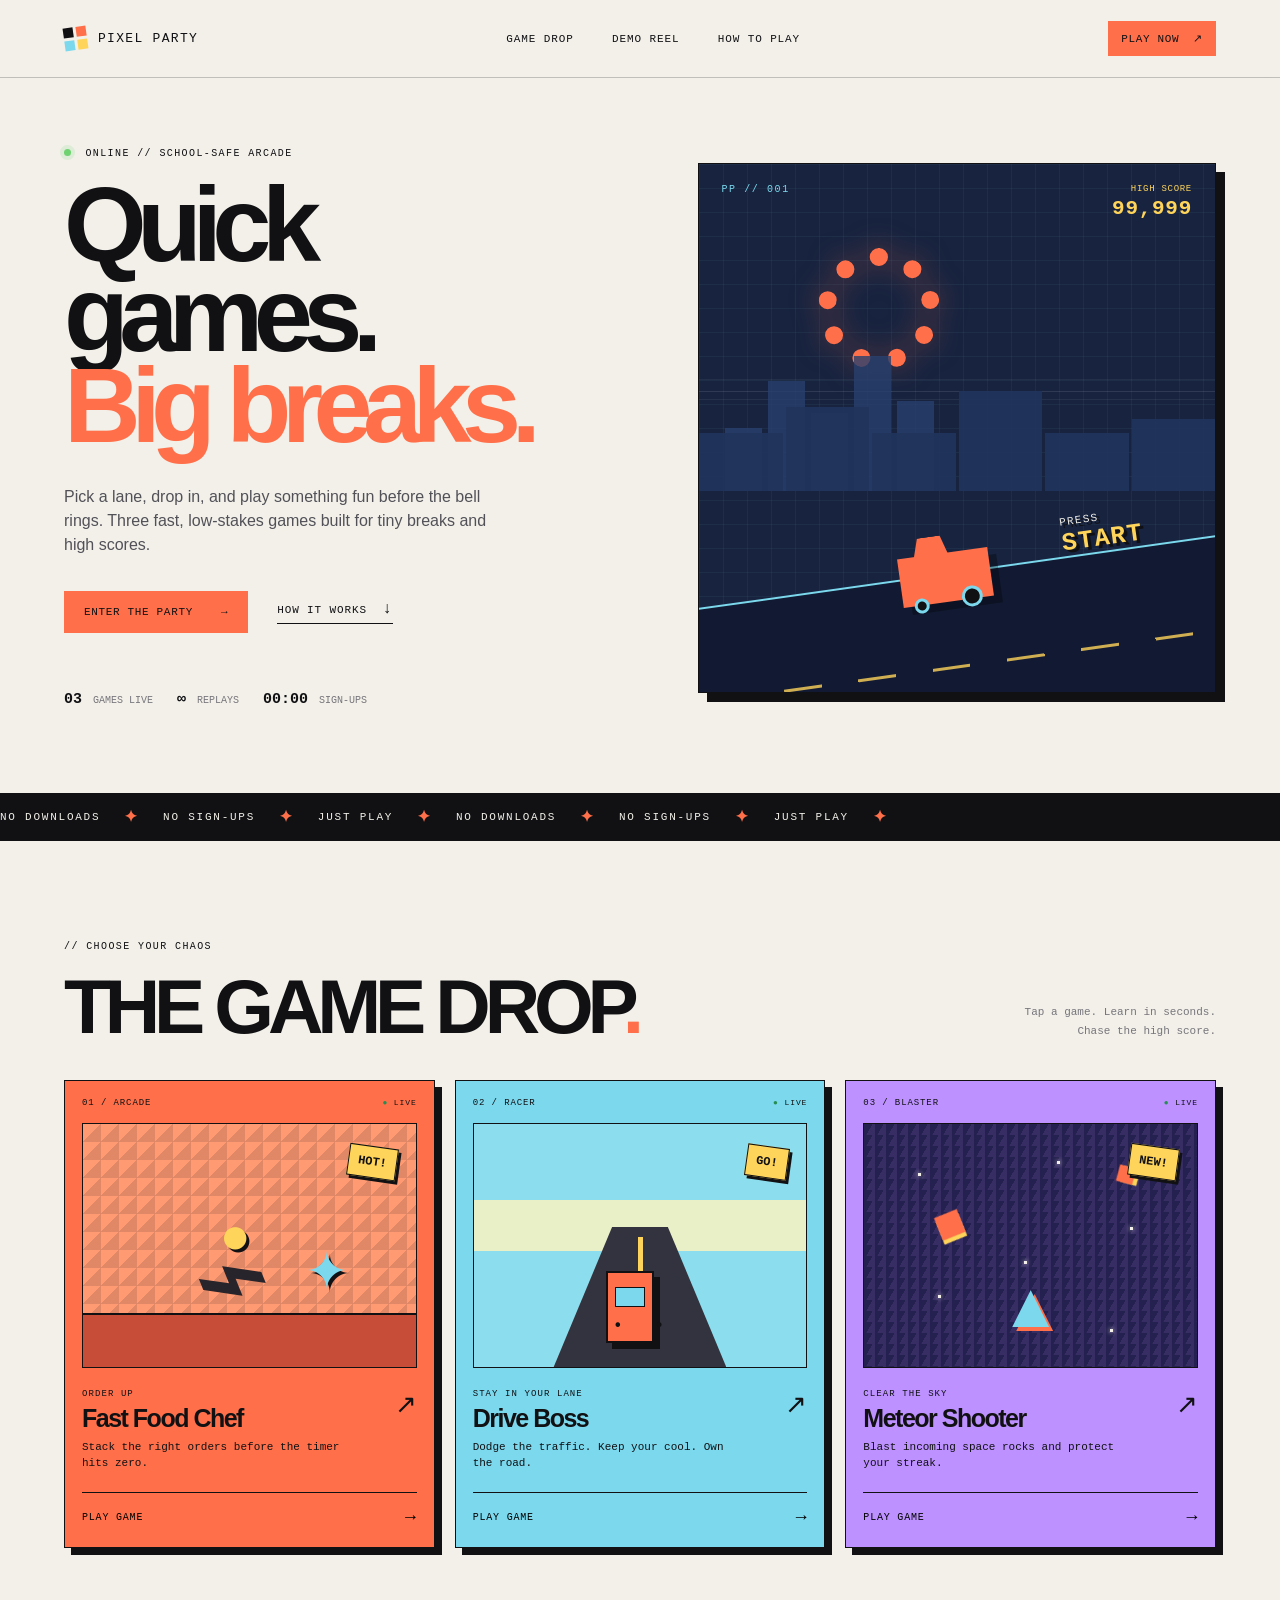
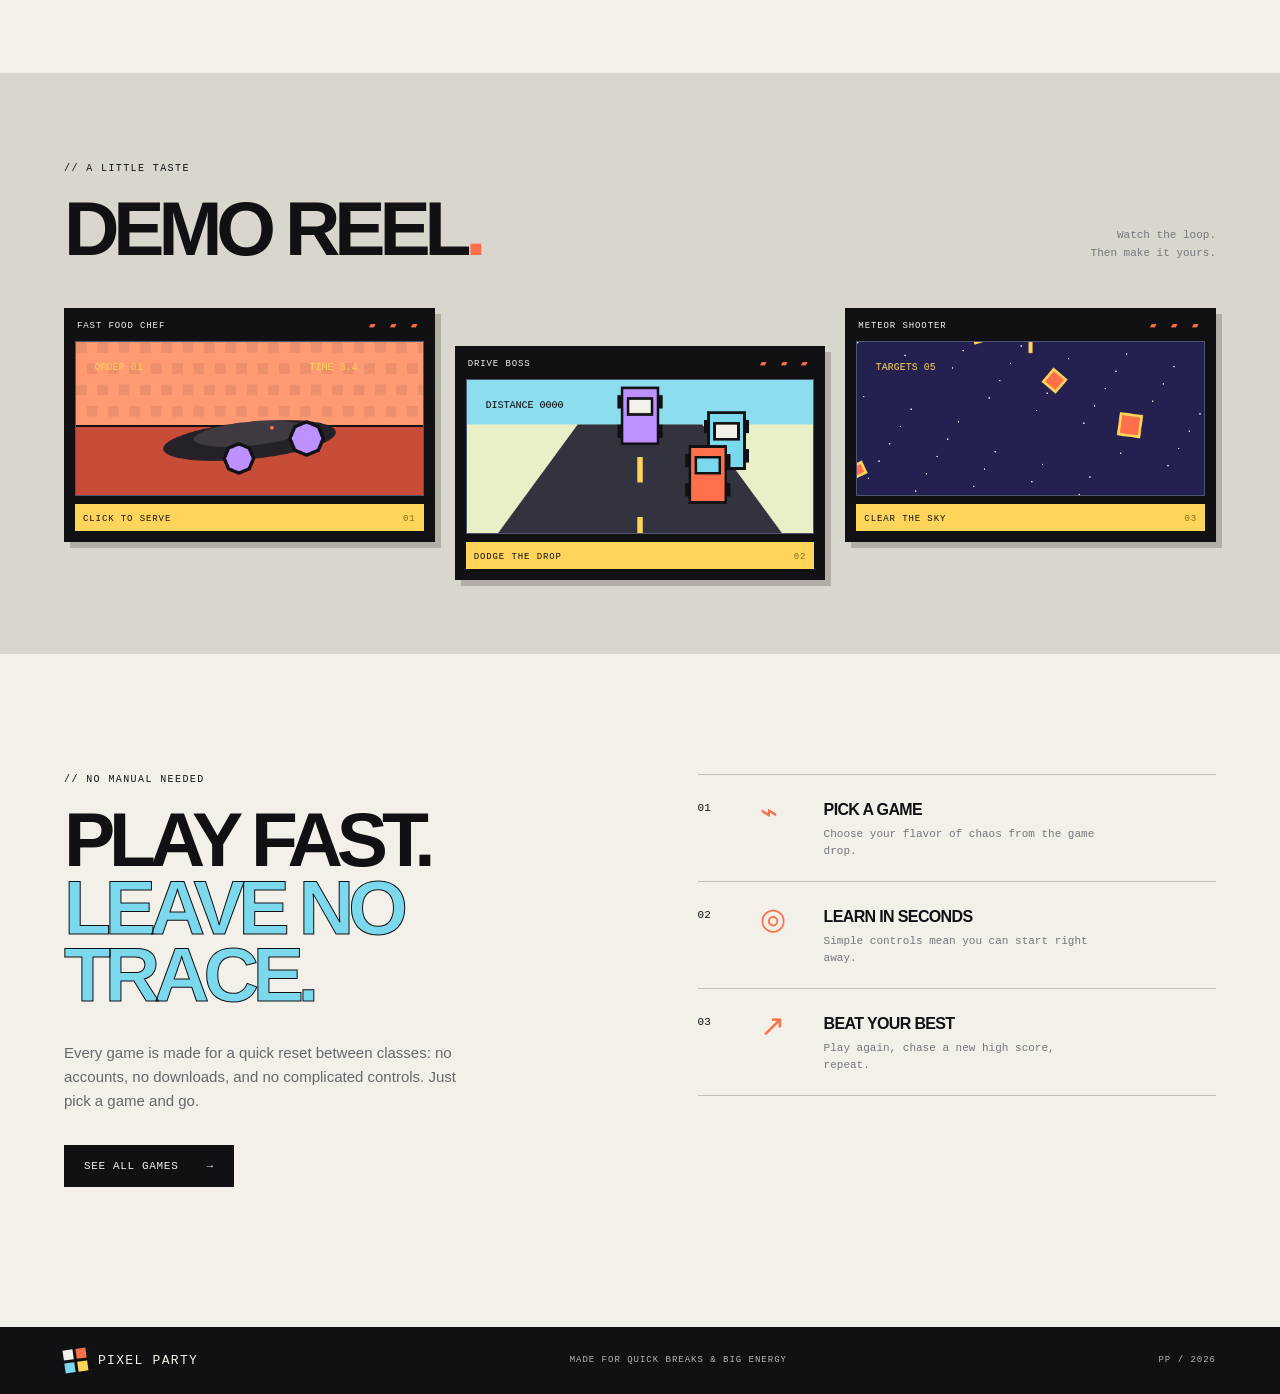
==== index.html @ 17e76402 "Build Pixel Party arcade site" ====
<!doctype html>
<html lang="en">
  <head>
    <meta charset="UTF-8" />
    <meta name="viewport" content="width=device-width, initial-scale=1.0" />
    <meta name="theme-color" content="#0b1020" />
    <meta
      name="description"
      content="Pixel Party is a fast, school-friendly arcade for quick game breaks."
    />
    <title>Pixel Party — Quick games. Big breaks.</title>
    <link rel="stylesheet" href="style.css" />
  </head>
  <body>
    <div class="site-shell">
      <header class="topbar">
        <a class="brand" href="#top" aria-label="Pixel Party home">
          <span class="brand-mark" aria-hidden="true"><i></i><i></i><i></i><i></i></span>
          <span>PIXEL PARTY</span>
        </a>
        <nav class="main-nav" aria-label="Main navigation">
          <a href="#games">GAME DROP</a>
          <a href="#demos">DEMO REEL</a>
          <a href="#how-to-play">HOW TO PLAY</a>
        </nav>
        <a class="button button-small button-accent" href="#games">PLAY NOW <span>↗</span></a>
      </header>

      <main id="top">
        <section class="hero section-grid">
          <div class="hero-copy">
            <p class="eyebrow"><span class="status-dot"></span> ONLINE // SCHOOL-SAFE ARCADE</p>
            <h1>Quick games.<br /><span>Big breaks.</span></h1>
            <p class="hero-lede">
              Pick a lane, drop in, and play something fun before the bell rings. Three fast,
              low-stakes games built for tiny breaks and high scores.
            </p>
            <div class="hero-actions">
              <a class="button button-accent" href="#games">ENTER THE PARTY <span>→</span></a>
              <a class="text-link" href="#how-to-play">HOW IT WORKS <span>↓</span></a>
            </div>
            <div class="hero-meta">
              <span><b>03</b> games live</span>
              <span><b>∞</b> replays</span>
              <span><b>00:00</b> sign-ups</span>
            </div>
          </div>
          <div class="hero-art" aria-label="Pixel Party arcade preview">
            <div class="scanline"></div>
            <div class="art-label label-top">PP // 001</div>
            <div class="art-label label-bottom">INSERT FUN</div>
            <div class="art-score"><span>HIGH SCORE</span><strong>99,999</strong></div>
            <div class="pixel-sun"></div>
            <div class="pixel-city city-back"><i></i><i></i><i></i><i></i><i></i></div>
            <div class="pixel-city city-front"><i></i><i></i><i></i><i></i><i></i><i></i></div>
            <div class="hero-car"><span></span></div>
            <div class="hero-road"></div>
            <div class="hero-art-copy">PRESS<br /><strong>START</strong></div>
          </div>
        </section>

        <section class="ticker" aria-label="Pixel Party announcements">
          <div class="ticker-track">
            <span>NO DOWNLOADS</span><b>✦</b><span>NO SIGN-UPS</span><b>✦</b><span>JUST PLAY</span><b>✦</b>
            <span>NO DOWNLOADS</span><b>✦</b><span>NO SIGN-UPS</span><b>✦</b><span>JUST PLAY</span><b>✦</b>
          </div>
        </section>

        <section id="games" class="games-section section-grid">
          <div class="section-heading">
            <div>
              <p class="eyebrow">// CHOOSE YOUR CHAOS</p>
              <h2>THE GAME DROP<span>.</span></h2>
            </div>
            <p class="section-note">Tap a game. Learn in seconds.<br />Chase the high score.</p>
          </div>
          <div class="game-grid">
            <article class="game-card card-orange" data-game="chef">
              <div class="card-topline"><span>01 / ARCADE</span><span>● LIVE</span></div>
              <div class="card-art chef-art">
                <div class="chef-counter"></div><div class="chef-pan">⌁</div><div class="chef-food food-one">●</div><div class="chef-food food-two">✦</div>
                <span class="art-sticker">HOT!</span>
              </div>
              <div class="card-info"><div><p class="game-kicker">ORDER UP</p><h3>Fast Food Chef</h3></div><span class="game-arrow">↗</span></div>
              <p class="card-description">Stack the right orders before the timer hits zero.</p>
              <button class="card-play" data-game="chef">PLAY GAME <span>→</span></button>
            </article>

            <article class="game-card card-blue" data-game="drive">
              <div class="card-topline"><span>02 / RACER</span><span>● LIVE</span></div>
              <div class="card-art drive-art">
                <div class="drive-sky"></div><div class="drive-road"><i></i><i></i><i></i></div><div class="drive-car"></div><span class="art-sticker">GO!</span>
              </div>
              <div class="card-info"><div><p class="game-kicker">STAY IN YOUR LANE</p><h3>Drive Boss</h3></div><span class="game-arrow">↗</span></div>
              <p class="card-description">Dodge the traffic. Keep your cool. Own the road.</p>
              <button class="card-play" data-game="drive">PLAY GAME <span>→</span></button>
            </article>

            <article class="game-card card-purple" data-game="meteor">
              <div class="card-topline"><span>03 / BLASTER</span><span>● LIVE</span></div>
              <div class="card-art meteor-art">
                <div class="starfield"><i></i><i></i><i></i><i></i><i></i><i></i></div><div class="meteor-ship">▲</div><div class="meteor-rock rock-a">◆</div><div class="meteor-rock rock-b">◆</div><span class="art-sticker">NEW!</span>
              </div>
              <div class="card-info"><div><p class="game-kicker">CLEAR THE SKY</p><h3>Meteor Shooter</h3></div><span class="game-arrow">↗</span></div>
              <p class="card-description">Blast incoming space rocks and protect your streak.</p>
              <button class="card-play" data-game="meteor">PLAY GAME <span>→</span></button>
            </article>
          </div>
        </section>

        <section id="demos" class="demo-section section-grid">
          <div class="section-heading demo-heading">
            <div><p class="eyebrow">// A LITTLE TASTE</p><h2>DEMO REEL<span>.</span></h2></div>
            <p class="section-note">Watch the loop.<br />Then make it yours.</p>
          </div>
          <div class="demo-grid">
            <div class="demo-window"><div class="window-bar"><span>FAST FOOD CHEF</span><b>▰ ▰ ▰</b></div><canvas id="demo-chef" width="520" height="230"></canvas><div class="demo-caption">CLICK TO SERVE <span>01</span></div></div>
            <div class="demo-window demo-offset"><div class="window-bar"><span>DRIVE BOSS</span><b>▰ ▰ ▰</b></div><canvas id="demo-drive" width="520" height="230"></canvas><div class="demo-caption">DODGE THE DROP <span>02</span></div></div>
            <div class="demo-window"><div class="window-bar"><span>METEOR SHOOTER</span><b>▰ ▰ ▰</b></div><canvas id="demo-meteor" width="520" height="230"></canvas><div class="demo-caption">CLEAR THE SKY <span>03</span></div></div>
          </div>
        </section>

        <section id="how-to-play" class="how-section section-grid">
          <div class="how-copy"><p class="eyebrow">// NO MANUAL NEEDED</p><h2>PLAY FAST.<br /><span>LEAVE NO TRACE.</span></h2><p>Every game is made for a quick reset between classes: no accounts, no downloads, and no complicated controls. Just pick a game and go.</p><a class="button button-dark" href="#games">SEE ALL GAMES <span>→</span></a></div>
          <div class="how-steps"><div class="how-step"><strong>01</strong><span class="step-icon">⌁</span><div><h3>PICK A GAME</h3><p>Choose your flavor of chaos from the game drop.</p></div></div><div class="how-step"><strong>02</strong><span class="step-icon">◎</span><div><h3>LEARN IN SECONDS</h3><p>Simple controls mean you can start right away.</p></div></div><div class="how-step"><strong>03</strong><span class="step-icon">↗</span><div><h3>BEAT YOUR BEST</h3><p>Play again, chase a new high score, repeat.</p></div></div></div>
        </section>
      </main>

      <footer class="footer section-grid"><a class="brand" href="#top"><span class="brand-mark" aria-hidden="true"><i></i><i></i><i></i><i></i></span><span>PIXEL PARTY</span></a><p>MADE FOR QUICK BREAKS & BIG ENERGY</p><span class="footer-code">PP / 2026</span></footer>
    </div>

    <div class="game-modal" id="game-modal" aria-hidden="true">
      <div class="modal-backdrop" data-close-game></div>
      <section class="game-panel" role="dialog" aria-modal="true" aria-labelledby="modal-title">
        <div class="game-panel-head"><div><p class="eyebrow" id="modal-kicker">// ARCADE</p><h2 id="modal-title">Game</h2></div><button class="close-button" type="button" data-close-game aria-label="Close game">×</button></div>
        <div class="game-toolbar"><p id="modal-instructions">Instructions</p><div class="score-box">SCORE <strong id="modal-score">0000</strong></div></div>
        <div class="game-stage"><canvas id="game-canvas" width="900" height="520"></canvas><div id="game-overlay" class="game-overlay"><p id="overlay-label">READY?</p><button class="button button-accent" id="start-game" type="button">START GAME <span>→</span></button></div></div>
        <div class="game-panel-foot"><span>ESC TO EXIT</span><span id="modal-controls">MOUSE / KEYS</span><span>PIXEL PARTY ARCADE</span></div>
      </section>
    </div>
    <script src="script.js"></script>
  </body>
</html>
---- style.css ----
:root{--ink:#111114;--paper:#f2f0e9;--orange:#ff704a;--yellow:#ffd45a;--blue:#7bd8ed;--purple:#bd91ff;--line:rgba(17,17,20,.22);--mono:'Courier New',monospace;--sans:'Trebuchet MS',Arial,sans-serif}
*{box-sizing:border-box}html{scroll-behavior:smooth}body{margin:0;background:var(--paper);color:var(--ink);font-family:var(--sans);overflow-x:hidden}a{color:inherit;text-decoration:none}button{font:inherit;border:0;cursor:pointer}.site-shell{max-width:1440px;margin:0 auto;background:var(--paper);box-shadow:0 0 80px rgba(17,17,20,.07)}.section-grid{padding-left:clamp(24px,5vw,84px);padding-right:clamp(24px,5vw,84px)}.topbar{height:78px;display:flex;align-items:center;justify-content:space-between;padding:0 clamp(24px,5vw,84px);border-bottom:1px solid var(--line);position:sticky;top:0;background:rgba(242,240,233,.92);backdrop-filter:blur(10px);z-index:20}.brand{display:flex;align-items:center;gap:11px;font:500 13px var(--mono);letter-spacing:.1em}.brand-mark{width:23px;height:23px;display:grid;grid-template-columns:repeat(2,1fr);gap:3px;transform:rotate(-8deg)}.brand-mark i{background:var(--ink);display:block}.brand-mark i:nth-child(2){background:var(--orange)}.brand-mark i:nth-child(3){background:var(--blue)}.brand-mark i:nth-child(4){background:var(--yellow)}.main-nav{display:flex;gap:clamp(18px,3vw,45px);font:500 11px var(--mono);letter-spacing:.08em}.main-nav a{transition:color .2s}.main-nav a:hover,.text-link:hover{color:var(--orange)}.button{display:inline-flex;align-items:center;justify-content:center;gap:28px;padding:15px 20px;font:500 11px var(--mono);letter-spacing:.06em;transition:transform .2s,box-shadow .2s}.button:hover{transform:translate(-2px,-2px);box-shadow:4px 4px 0 var(--ink)}.button-accent{background:var(--orange);color:var(--ink)}.button-dark{background:var(--ink);color:var(--paper)}.button-small{padding:11px 13px;gap:14px}.hero{min-height:620px;display:grid;grid-template-columns:1fr .95fr;gap:clamp(40px,7vw,110px);align-items:center;padding-top:70px;padding-bottom:85px}.eyebrow{font:500 10px var(--mono);letter-spacing:.14em;margin:0 0 21px}.status-dot{display:inline-block;background:#6ed270;width:7px;height:7px;border-radius:50%;margin-right:7px;box-shadow:0 0 0 4px rgba(110,210,112,.16)}h1,h2,h3,p{margin-top:0}h1{font-size:clamp(65px,8.3vw,126px);line-height:.85;letter-spacing:-.09em;margin-bottom:34px;font-weight:700}h1 span,h2 span{color:var(--orange)}.hero-lede{max-width:440px;font-size:16px;line-height:1.5;color:#525158;margin-bottom:34px}.hero-actions{display:flex;align-items:center;gap:29px}.text-link{font:500 11px var(--mono);letter-spacing:.08em;border-bottom:1px solid var(--ink);padding-bottom:5px}.text-link span{font-size:16px;margin-left:8px}.hero-meta{display:flex;gap:24px;margin-top:58px;font:400 10px var(--mono);color:#77757b;text-transform:uppercase}.hero-meta b{font-size:15px;color:var(--ink);margin-right:5px}.hero-art{height:min(530px,42vw);min-height:390px;background:#17233f;position:relative;overflow:hidden;border:1px solid var(--ink);box-shadow:9px 9px 0 var(--ink)}.hero-art:before{content:'';position:absolute;inset:0;background:linear-gradient(rgba(123,216,237,.06) 1px,transparent 1px),linear-gradient(90deg,rgba(123,216,237,.06) 1px,transparent 1px);background-size:24px 24px}.scanline{position:absolute;left:0;right:0;top:43%;height:1px;background:rgba(255,255,255,.1);box-shadow:0 8px 0 rgba(255,255,255,.06),0 -12px 0 rgba(255,255,255,.05)}.art-label{position:absolute;font:500 10px var(--mono);color:var(--blue);letter-spacing:.16em}.label-top{top:20px;left:22px}.label-bottom{bottom:20px;right:22px;color:var(--yellow)}.art-score{position:absolute;right:23px;top:20px;color:var(--yellow);text-align:right;font:500 9px var(--mono);letter-spacing:.08em}.art-score strong{display:block;font-size:21px;margin-top:3px}.pixel-sun{position:absolute;top:16%;left:23%;width:122px;height:122px;border:18px dotted var(--orange);border-radius:50%;filter:drop-shadow(0 0 14px rgba(255,112,74,.5))}.pixel-city{position:absolute;bottom:38%;display:flex;align-items:flex-end;gap:6px}.pixel-city i{width:37px;background:#28406e;display:block}.city-back{left:5%;opacity:.8}.city-back i:nth-child(1){height:63px}.city-back i:nth-child(2){height:110px}.city-back i:nth-child(3){height:78px}.city-back i:nth-child(4){height:135px}.city-back i:nth-child(5){height:90px}.city-front{left:0;right:0;gap:3px;justify-content:space-around;opacity:.95}.city-front i{background:#20345c;width:19%;height:58px}.city-front i:nth-child(2){height:84px}.city-front i:nth-child(4){height:100px}.city-front i:nth-child(6){height:72px}.hero-road{position:absolute;bottom:-12%;left:-8%;width:120%;height:35%;background:#111a32;transform:rotate(-8deg);border-top:2px solid var(--blue)}.hero-road:after{content:'';position:absolute;top:50%;left:20%;width:70%;height:3px;background:repeating-linear-gradient(90deg,var(--yellow) 0 38px,transparent 38px 75px);opacity:.8}.hero-car{position:absolute;width:91px;height:49px;background:var(--orange);bottom:17%;left:39%;transform:rotate(-8deg);box-shadow:8px 8px 0 rgba(0,0,0,.3);z-index:2}.hero-car:before{content:'';position:absolute;width:38px;height:25px;left:15px;top:-18px;background:var(--orange);clip-path:polygon(20% 0,80% 0,100% 100%,0 100%)}.hero-car span,.hero-car:after{content:'';position:absolute;width:15px;height:15px;background:var(--ink);border:3px solid var(--blue);border-radius:50%;bottom:-8px}.hero-car span{left:11px}.hero-car:after{right:11px}.hero-art-copy{position:absolute;right:14%;bottom:26%;z-index:3;color:var(--paper);font:500 11px var(--mono);line-height:1.2;letter-spacing:.12em;transform:rotate(-8deg);text-shadow:3px 3px var(--ink)}.hero-art-copy strong{font-size:25px;color:var(--yellow)}.ticker{background:var(--ink);color:var(--paper);overflow:hidden;padding:14px 0;font:500 11px var(--mono);letter-spacing:.16em}.ticker-track{width:max-content;display:flex;align-items:center;gap:24px;animation:marquee 25s linear infinite}.ticker b{color:var(--orange);font-size:16px}@keyframes marquee{to{transform:translateX(-50%)}}.games-section{padding-top:100px;padding-bottom:125px}.section-heading{display:flex;justify-content:space-between;align-items:end;margin-bottom:40px}.section-heading h2,.how-copy h2{font-size:clamp(42px,6vw,80px);letter-spacing:-.08em;line-height:.88;margin:0;font-weight:700}.section-note{text-align:right;font:400 11px var(--mono);line-height:1.7;color:#77757b;margin:0}.game-grid{display:grid;grid-template-columns:repeat(3,1fr);gap:20px}.game-card{padding:17px 17px 20px;border:1px solid var(--ink);box-shadow:7px 7px 0 var(--ink);transition:transform .2s,box-shadow .2s}.game-card:hover{transform:translateY(-6px);box-shadow:9px 13px 0 var(--ink)}.card-orange{background:var(--orange)}.card-blue{background:var(--blue)}.card-purple{background:var(--purple)}.card-topline,.window-bar,.demo-caption{font:500 9px var(--mono);letter-spacing:.1em;display:flex;justify-content:space-between}.card-topline{margin-bottom:15px}.card-topline span:last-child{font-size:8px}.card-topline span:last-child::first-letter{color:#278d54}.card-art{height:245px;position:relative;border:1px solid var(--ink);overflow:hidden}.chef-art{background:#ff9a73}.chef-art:before{content:'';position:absolute;inset:0;background:linear-gradient(135deg,transparent 49%,rgba(17,17,20,.13) 50%);background-size:18px 18px}.chef-counter{position:absolute;bottom:0;width:100%;height:54px;background:#c84d38;border-top:2px solid var(--ink)}.chef-pan{position:absolute;bottom:48px;left:33%;font-size:125px;line-height:.7;color:#28242b;transform:rotate(-22deg)}.chef-food{position:absolute;color:var(--yellow);font-size:52px;text-shadow:3px 3px var(--ink)}.food-one{left:41%;top:33%}.food-two{right:20%;top:48%;color:var(--blue)}.art-sticker{position:absolute;top:22px;right:19px;background:var(--yellow);padding:8px 9px;border:1px solid var(--ink);font:700 12px var(--mono);transform:rotate(8deg);box-shadow:3px 3px 0 var(--ink)}.drive-art{background:#8cdded}.drive-sky{height:52%;background:linear-gradient(#8cdded 0 60%,#e9f0c8 60%)}.drive-road{position:absolute;bottom:0;left:24%;width:52%;height:58%;background:#32333e;clip-path:polygon(34% 0,66% 0,100% 100%,0 100%);overflow:hidden}.drive-road i{position:absolute;width:5px;height:34px;background:var(--yellow);left:calc(50% - 2px);top:10px}.drive-road i:nth-child(2){top:82px}.drive-road i:nth-child(3){top:155px}.drive-car{position:absolute;bottom:24px;left:47%;width:48px;height:72px;background:var(--orange);border:2px solid var(--ink);transform:translateX(-50%);box-shadow:6px 6px 0 var(--ink)}.drive-car:before{content:'';position:absolute;inset:14px 7px 34px;background:var(--blue);border:1px solid var(--ink)}.drive-car:after{content:'•  •';position:absolute;bottom:7px;left:7px;white-space:pre;color:var(--ink);font-weight:bold;letter-spacing:9px}.meteor-art{background:#24204f}.meteor-art:before{content:'';position:absolute;inset:0;background:linear-gradient(120deg,transparent 49%,rgba(189,145,255,.12) 50%);background-size:11px 11px}.starfield i{position:absolute;width:3px;height:3px;background:var(--paper);box-shadow:0 0 5px var(--paper)}.starfield i:nth-child(1){top:20%;left:16%}.starfield i:nth-child(2){top:42%;left:80%}.starfield i:nth-child(3){top:70%;left:22%}.starfield i:nth-child(4){top:15%;left:58%}.starfield i:nth-child(5){top:84%;left:74%}.starfield i:nth-child(6){top:56%;left:48%}.meteor-ship{position:absolute;bottom:26px;left:50%;color:var(--blue);font-size:63px;transform:translateX(-50%);filter:drop-shadow(4px 4px 0 var(--orange))}.meteor-rock{position:absolute;color:var(--orange);font-size:45px;filter:drop-shadow(3px 3px 0 var(--yellow))}.rock-a{top:29%;left:21%;transform:rotate(23deg)}.rock-b{top:12%;right:18%;font-size:31px;transform:rotate(-30deg)}.card-info{display:flex;justify-content:space-between;align-items:start;margin:21px 0 7px}.game-kicker{font:500 9px var(--mono);letter-spacing:.12em;margin-bottom:5px}.card-info h3{font-size:25px;letter-spacing:-.06em;margin:0}.game-arrow{font-size:26px}.card-description{font:400 11px var(--mono);max-width:270px;line-height:1.45;margin:0 0 20px}.card-play{width:100%;display:flex;justify-content:space-between;align-items:center;background:transparent;border-top:1px solid var(--ink);padding:14px 0 0;font:500 10px var(--mono);letter-spacing:.08em;text-align:left}.card-play span{font-size:18px}.demo-section{background:#d9d6cd;padding-top:90px;padding-bottom:112px}.demo-heading{margin-bottom:45px}.demo-grid{display:grid;grid-template-columns:repeat(3,1fr);gap:20px}.demo-window{background:var(--ink);padding:10px;border:1px solid var(--ink);box-shadow:6px 6px 0 rgba(17,17,20,.2)}.demo-offset{transform:translateY(38px)}.window-bar{color:var(--paper);padding:2px 2px 10px}.window-bar b{font-size:8px;letter-spacing:5px;color:var(--orange)}.demo-window canvas{display:block;width:100%;height:auto;background:#25304d;border:1px solid #4d5570}.demo-caption{background:var(--yellow);padding:10px 8px 7px;margin-top:8px}.demo-caption span{color:#81710e}.how-section{display:grid;grid-template-columns:1fr 1fr;gap:10%;padding-top:120px;padding-bottom:140px}.how-copy p:not(.eyebrow){color:#69666b;max-width:400px;line-height:1.6;font-size:15px;margin:32px 0}.how-copy h2 span{color:var(--blue);-webkit-text-stroke:1px var(--ink)}.how-steps{border-top:1px solid var(--line)}.how-step{display:grid;grid-template-columns:44px 46px 1fr;gap:18px;align-items:start;padding:22px 0;border-bottom:1px solid var(--line)}.how-step>strong{font:500 11px var(--mono);padding-top:5px}.step-icon{font-size:30px;line-height:1;color:var(--orange)}.how-step h3{font-size:16px;letter-spacing:-.04em;margin:4px 0 7px}.how-step p{font:400 11px var(--mono);color:#77757b;line-height:1.5;margin:0;max-width:280px}.footer{background:var(--ink);color:var(--paper);display:flex;align-items:center;justify-content:space-between;padding-top:22px;padding-bottom:22px}.footer .brand-mark i:first-child{background:var(--paper)}.footer p,.footer-code{font:500 9px var(--mono);letter-spacing:.11em;margin:0;color:#b9b7b0}.game-modal{position:fixed;inset:0;display:none;align-items:center;justify-content:center;padding:18px;z-index:50}.game-modal.is-open{display:flex}.modal-backdrop{position:absolute;inset:0;background:rgba(12,12,18,.78);backdrop-filter:blur(7px)}.game-panel{width:min(960px,100%);background:var(--paper);position:relative;border:1px solid var(--ink);box-shadow:12px 12px 0 var(--orange);padding:22px}.game-panel-head{display:flex;justify-content:space-between;align-items:start}.game-panel h2{font-size:clamp(38px,6vw,64px);letter-spacing:-.08em;line-height:.8;margin:0}.close-button{background:transparent;font-size:35px;line-height:.6;padding:8px}.game-toolbar{display:flex;justify-content:space-between;align-items:center;gap:15px;margin:26px 0 12px;font:400 10px var(--mono);color:#66636b}.game-toolbar p{margin:0}.score-box{background:var(--ink);color:var(--paper);padding:10px 12px;white-space:nowrap}.score-box strong{color:var(--yellow);margin-left:10px}.game-stage{position:relative;background:#17233f;border:1px solid var(--ink);overflow:hidden}.game-stage canvas{display:block;width:100%;height:auto}.game-overlay{position:absolute;inset:0;display:flex;align-items:center;justify-content:center;flex-direction:column;background:rgba(17,21,45,.67);color:var(--paper)}.game-overlay p{font:500 44px var(--mono);letter-spacing:.05em;margin:0 0 22px;text-shadow:4px 4px var(--orange)}.game-panel-foot{display:flex;justify-content:space-between;font:500 9px var(--mono);letter-spacing:.1em;padding-top:12px;color:#77757b}@media(max-width:850px){.main-nav{display:none}.hero{grid-template-columns:1fr;padding-top:60px}.hero-art{height:480px;max-width:600px;width:100%;justify-self:center}.game-grid,.demo-grid{grid-template-columns:1fr 1fr}.game-card:last-child{grid-column:span 2}.demo-window:last-child{grid-column:span 2;max-width:calc(50% - 10px)}.how-section{grid-template-columns:1fr;gap:60px;padding-top:80px}}@media(max-width:560px){.topbar{height:65px}.topbar>.button{font-size:9px}.hero{padding-top:48px;padding-bottom:65px}.hero-art{height:380px;min-height:0}.hero-meta{gap:12px;flex-wrap:wrap;margin-top:42px}.section-heading{align-items:start;gap:30px;flex-direction:column}.section-note{text-align:left}.games-section,.demo-section{padding-top:70px;padding-bottom:80px}.game-grid,.demo-grid{grid-template-columns:1fr}.game-card:last-child,.demo-window:last-child{grid-column:auto}.demo-window:last-child{max-width:none}.demo-offset{transform:none}.how-section{padding-top:75px;padding-bottom:90px}.footer{align-items:start;gap:18px;flex-direction:column}.footer p{order:3}.game-panel{padding:16px}.game-panel-foot{font-size:8px}.game-toolbar{align-items:start;flex-direction:column}.score-box{align-self:stretch;display:flex;justify-content:space-between}}
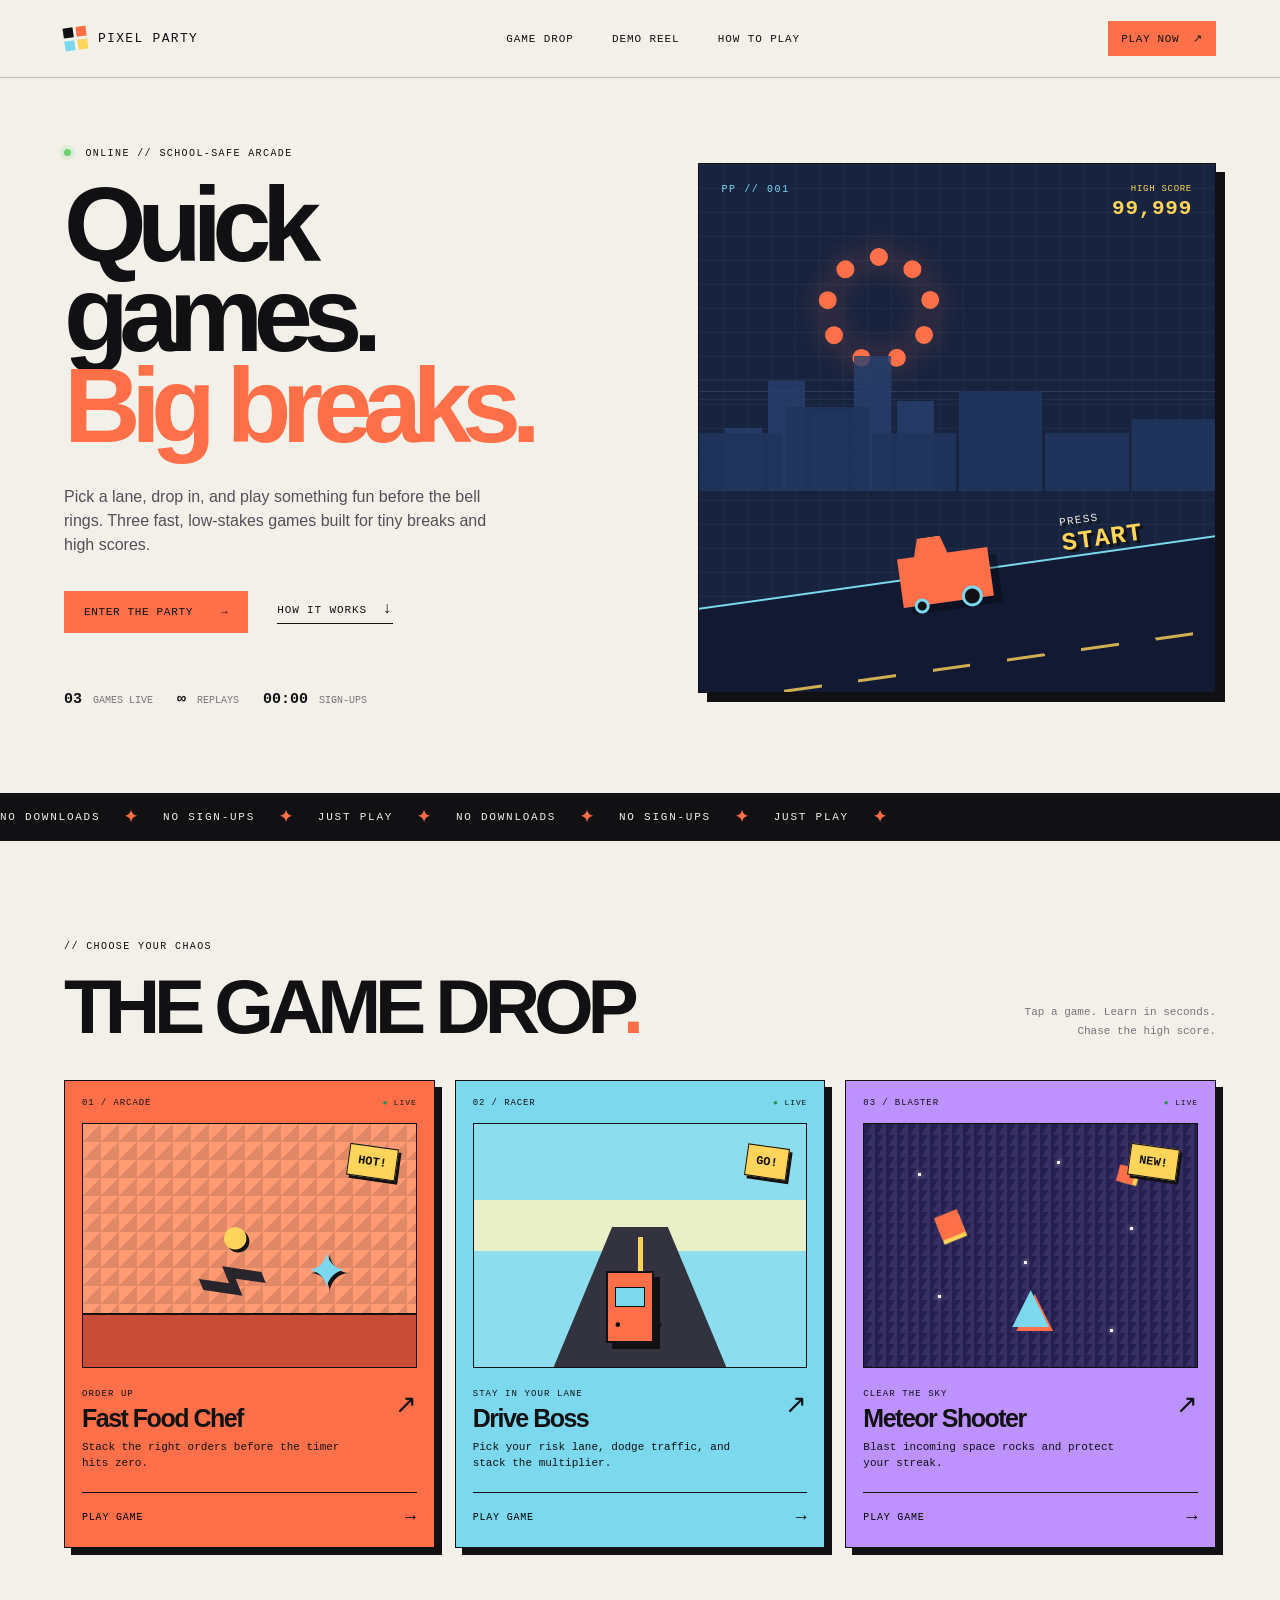
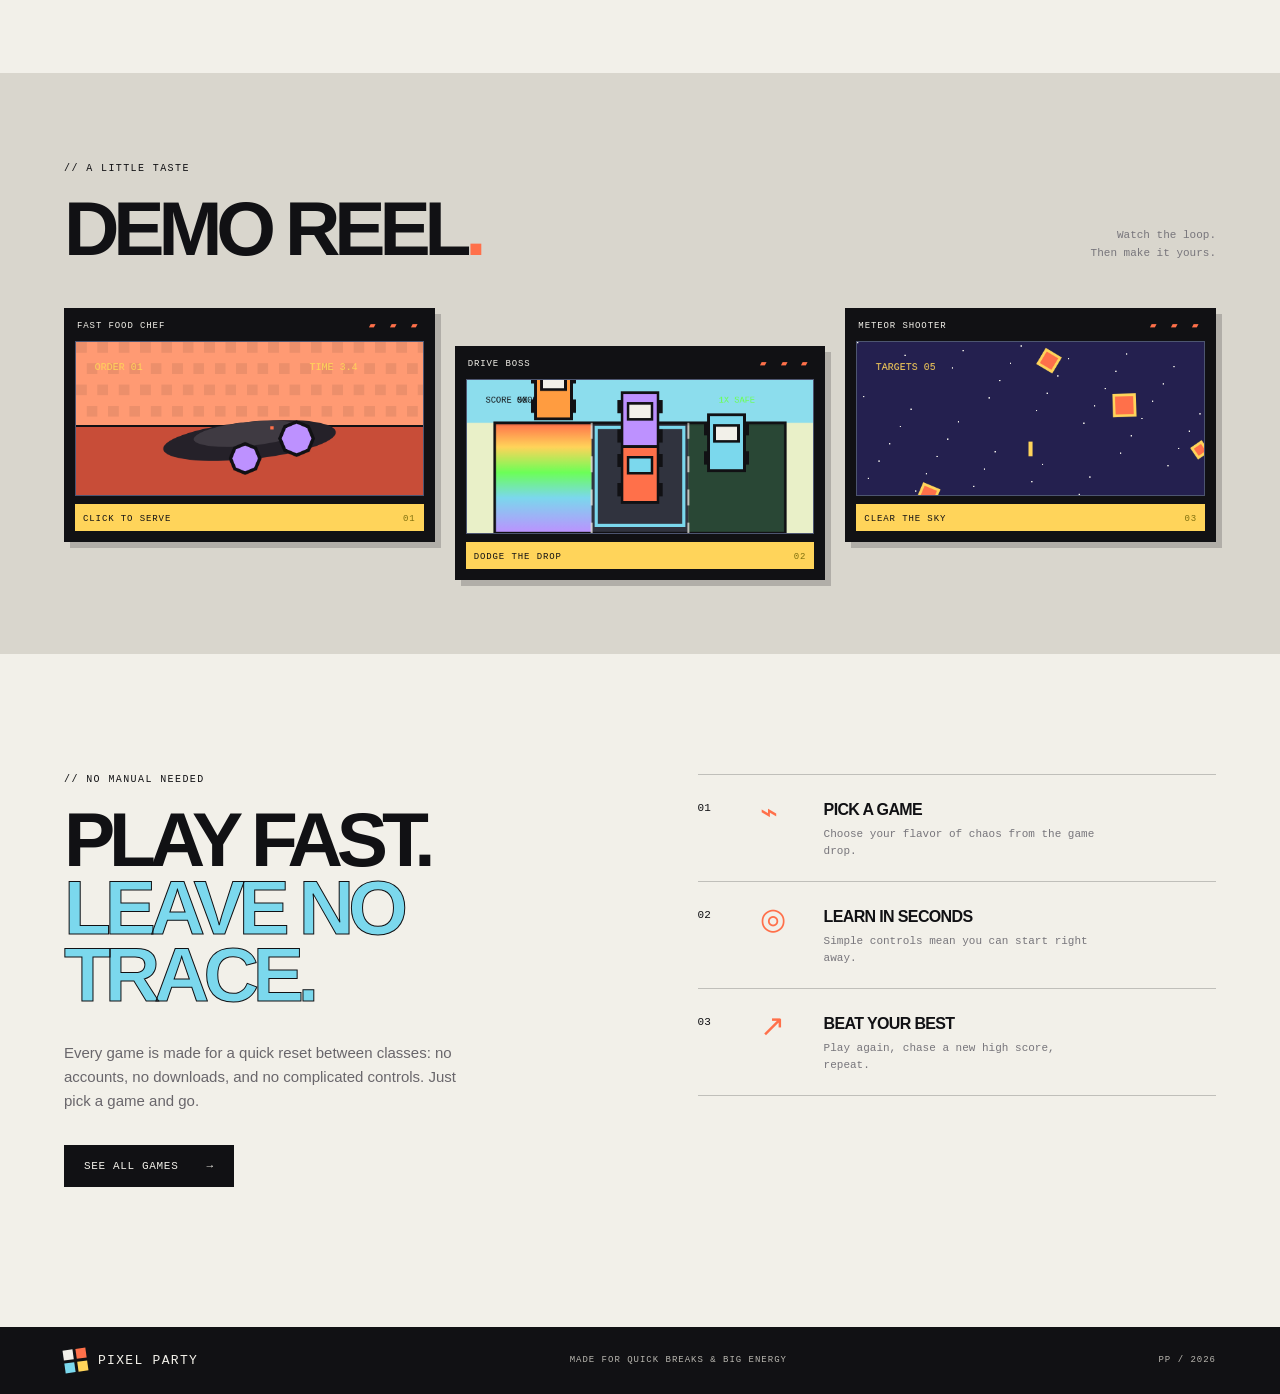
==== commit a9481d79: "Improve Drive Boss lane gameplay" ====
--- a/index.html
+++ b/index.html
@@ -92,7 +92,7 @@
                 <div class="drive-sky"></div><div class="drive-road"><i></i><i></i><i></i></div><div class="drive-car"></div><span class="art-sticker">GO!</span>
               </div>
               <div class="card-info"><div><p class="game-kicker">STAY IN YOUR LANE</p><h3>Drive Boss</h3></div><span class="game-arrow">↗</span></div>
-              <p class="card-description">Dodge the traffic. Keep your cool. Own the road.</p>
+              <p class="card-description">Pick your risk lane, dodge traffic, and stack the multiplier.</p>
               <button class="card-play" data-game="drive">PLAY GAME <span>→</span></button>
             </article>
 
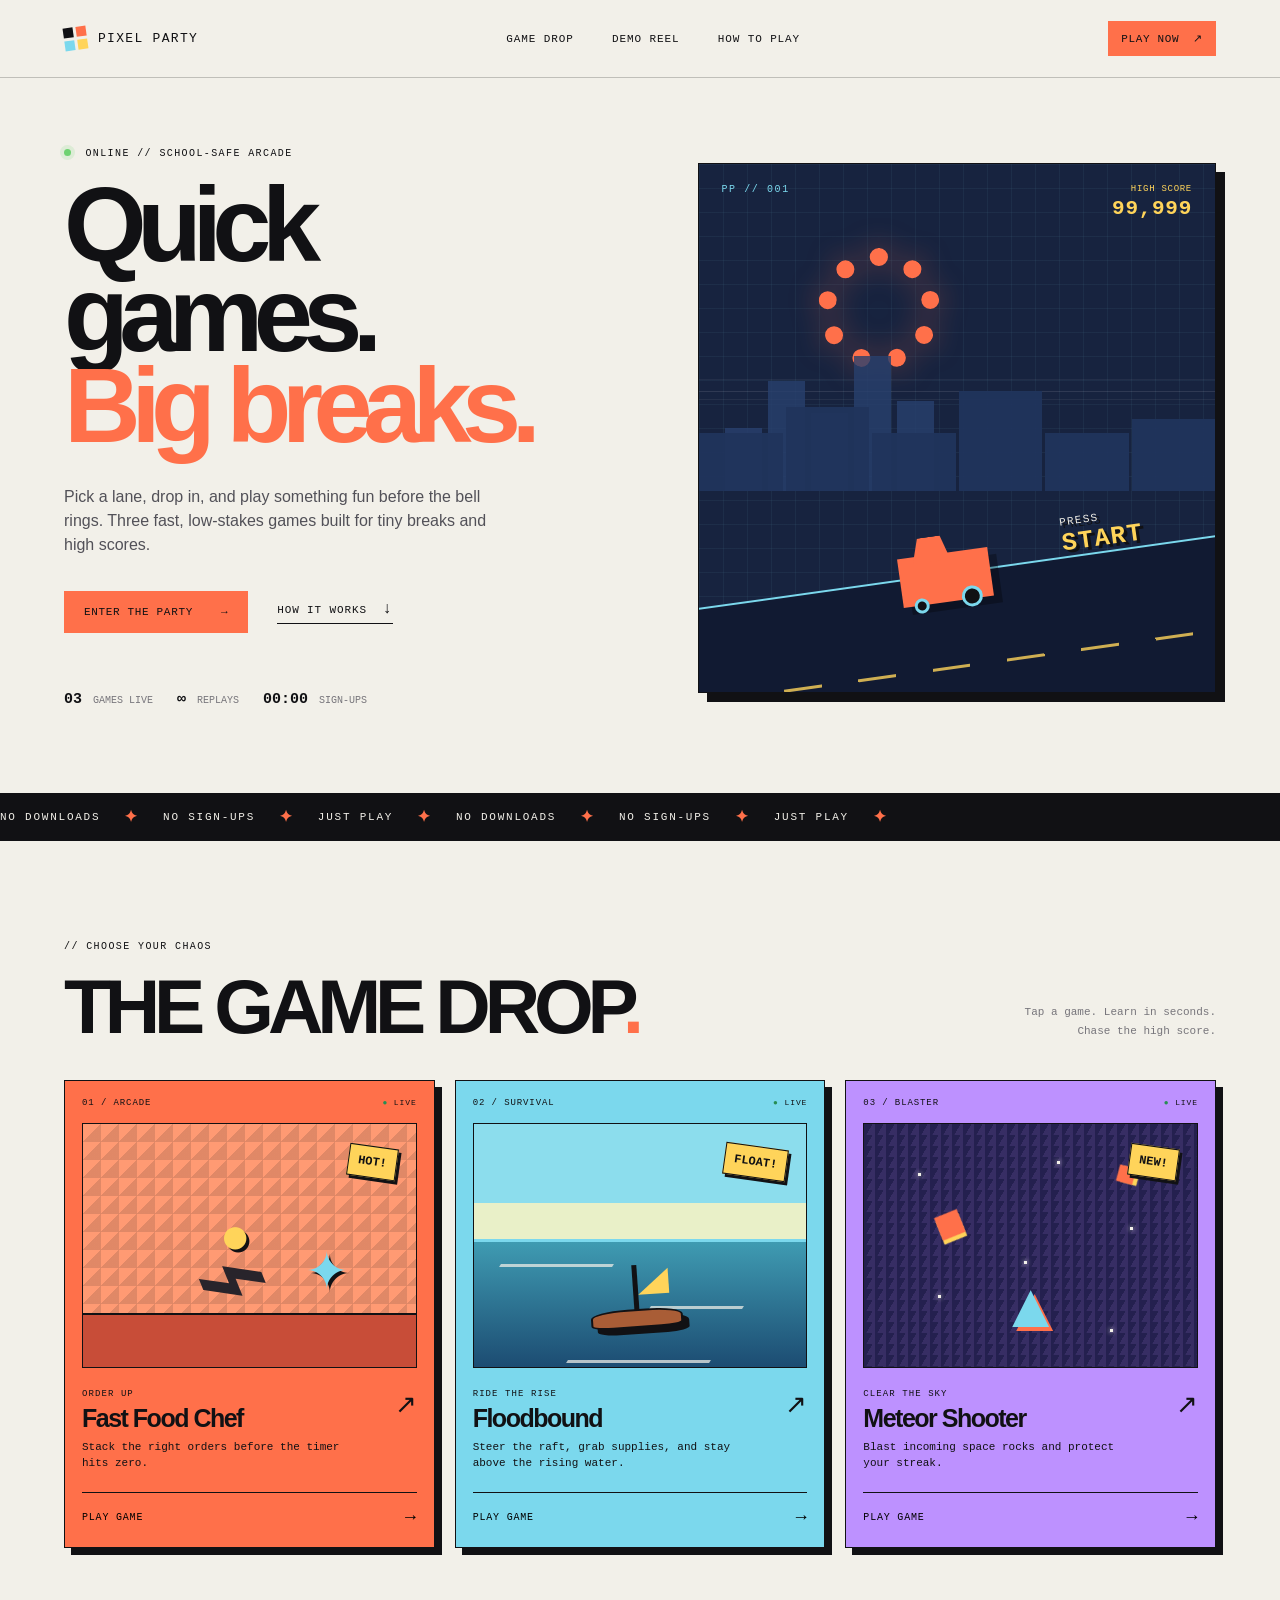
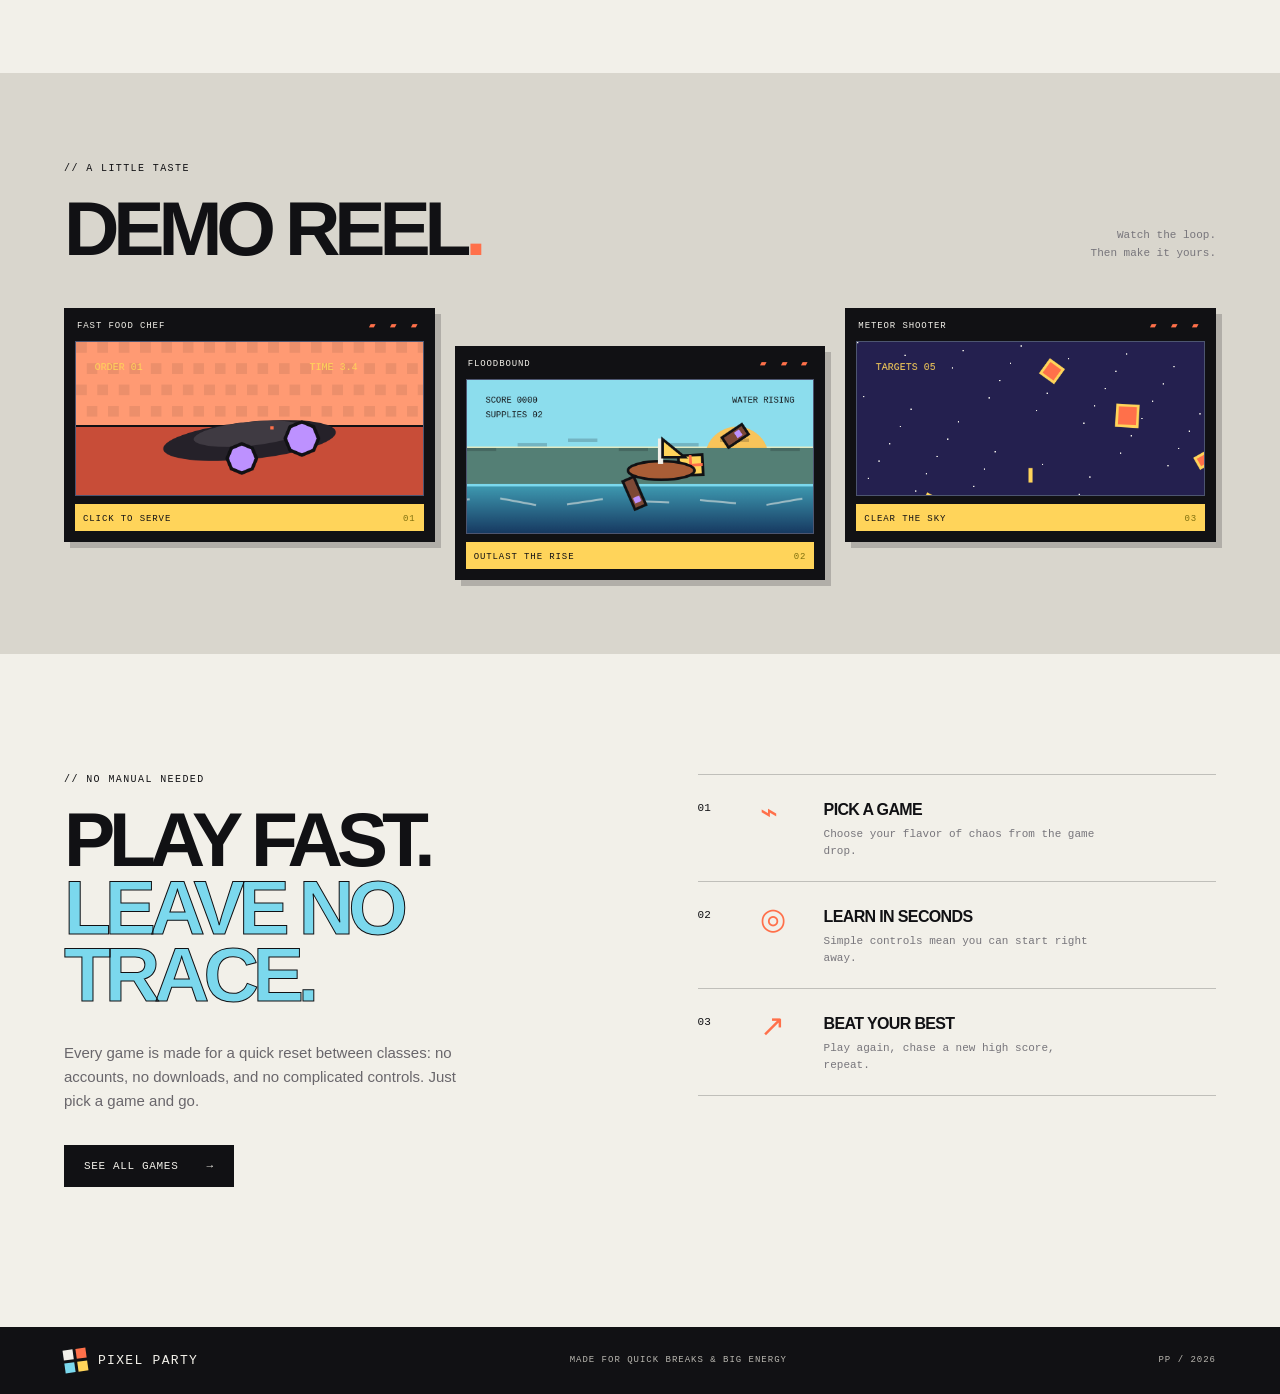
==== commit cec45253: "Replace Drive Boss with Floodbound" ====
--- a/index.html
+++ b/index.html
@@ -86,14 +86,14 @@
               <button class="card-play" data-game="chef">PLAY GAME <span>→</span></button>
             </article>
 
-            <article class="game-card card-blue" data-game="drive">
-              <div class="card-topline"><span>02 / RACER</span><span>● LIVE</span></div>
-              <div class="card-art drive-art">
-                <div class="drive-sky"></div><div class="drive-road"><i></i><i></i><i></i></div><div class="drive-car"></div><span class="art-sticker">GO!</span>
+            <article class="game-card card-blue" data-game="flood">
+              <div class="card-topline"><span>02 / SURVIVAL</span><span>● LIVE</span></div>
+              <div class="card-art flood-art">
+                <div class="flood-sky"></div><div class="flood-water"><i></i><i></i><i></i></div><div class="flood-raft"></div><span class="art-sticker">FLOAT!</span>
               </div>
-              <div class="card-info"><div><p class="game-kicker">STAY IN YOUR LANE</p><h3>Drive Boss</h3></div><span class="game-arrow">↗</span></div>
-              <p class="card-description">Pick your risk lane, dodge traffic, and stack the multiplier.</p>
-              <button class="card-play" data-game="drive">PLAY GAME <span>→</span></button>
+              <div class="card-info"><div><p class="game-kicker">RIDE THE RISE</p><h3>Floodbound</h3></div><span class="game-arrow">↗</span></div>
+              <p class="card-description">Steer the raft, grab supplies, and stay above the rising water.</p>
+              <button class="card-play" data-game="flood">PLAY GAME <span>→</span></button>
             </article>
 
             <article class="game-card card-purple" data-game="meteor">
@@ -115,7 +115,7 @@
           </div>
           <div class="demo-grid">
             <div class="demo-window"><div class="window-bar"><span>FAST FOOD CHEF</span><b>▰ ▰ ▰</b></div><canvas id="demo-chef" width="520" height="230"></canvas><div class="demo-caption">CLICK TO SERVE <span>01</span></div></div>
-            <div class="demo-window demo-offset"><div class="window-bar"><span>DRIVE BOSS</span><b>▰ ▰ ▰</b></div><canvas id="demo-drive" width="520" height="230"></canvas><div class="demo-caption">DODGE THE DROP <span>02</span></div></div>
+            <div class="demo-window demo-offset"><div class="window-bar"><span>FLOODBOUND</span><b>▰ ▰ ▰</b></div><canvas id="demo-flood" width="520" height="230"></canvas><div class="demo-caption">OUTLAST THE RISE <span>02</span></div></div>
             <div class="demo-window"><div class="window-bar"><span>METEOR SHOOTER</span><b>▰ ▰ ▰</b></div><canvas id="demo-meteor" width="520" height="230"></canvas><div class="demo-caption">CLEAR THE SKY <span>03</span></div></div>
           </div>
         </section>
--- a/style.css
+++ b/style.css
@@ -1,2 +1,4 @@
 :root{--ink:#111114;--paper:#f2f0e9;--orange:#ff704a;--yellow:#ffd45a;--blue:#7bd8ed;--purple:#bd91ff;--line:rgba(17,17,20,.22);--mono:'Courier New',monospace;--sans:'Trebuchet MS',Arial,sans-serif}
 *{box-sizing:border-box}html{scroll-behavior:smooth}body{margin:0;background:var(--paper);color:var(--ink);font-family:var(--sans);overflow-x:hidden}a{color:inherit;text-decoration:none}button{font:inherit;border:0;cursor:pointer}.site-shell{max-width:1440px;margin:0 auto;background:var(--paper);box-shadow:0 0 80px rgba(17,17,20,.07)}.section-grid{padding-left:clamp(24px,5vw,84px);padding-right:clamp(24px,5vw,84px)}.topbar{height:78px;display:flex;align-items:center;justify-content:space-between;padding:0 clamp(24px,5vw,84px);border-bottom:1px solid var(--line);position:sticky;top:0;background:rgba(242,240,233,.92);backdrop-filter:blur(10px);z-index:20}.brand{display:flex;align-items:center;gap:11px;font:500 13px var(--mono);letter-spacing:.1em}.brand-mark{width:23px;height:23px;display:grid;grid-template-columns:repeat(2,1fr);gap:3px;transform:rotate(-8deg)}.brand-mark i{background:var(--ink);display:block}.brand-mark i:nth-child(2){background:var(--orange)}.brand-mark i:nth-child(3){background:var(--blue)}.brand-mark i:nth-child(4){background:var(--yellow)}.main-nav{display:flex;gap:clamp(18px,3vw,45px);font:500 11px var(--mono);letter-spacing:.08em}.main-nav a{transition:color .2s}.main-nav a:hover,.text-link:hover{color:var(--orange)}.button{display:inline-flex;align-items:center;justify-content:center;gap:28px;padding:15px 20px;font:500 11px var(--mono);letter-spacing:.06em;transition:transform .2s,box-shadow .2s}.button:hover{transform:translate(-2px,-2px);box-shadow:4px 4px 0 var(--ink)}.button-accent{background:var(--orange);color:var(--ink)}.button-dark{background:var(--ink);color:var(--paper)}.button-small{padding:11px 13px;gap:14px}.hero{min-height:620px;display:grid;grid-template-columns:1fr .95fr;gap:clamp(40px,7vw,110px);align-items:center;padding-top:70px;padding-bottom:85px}.eyebrow{font:500 10px var(--mono);letter-spacing:.14em;margin:0 0 21px}.status-dot{display:inline-block;background:#6ed270;width:7px;height:7px;border-radius:50%;margin-right:7px;box-shadow:0 0 0 4px rgba(110,210,112,.16)}h1,h2,h3,p{margin-top:0}h1{font-size:clamp(65px,8.3vw,126px);line-height:.85;letter-spacing:-.09em;margin-bottom:34px;font-weight:700}h1 span,h2 span{color:var(--orange)}.hero-lede{max-width:440px;font-size:16px;line-height:1.5;color:#525158;margin-bottom:34px}.hero-actions{display:flex;align-items:center;gap:29px}.text-link{font:500 11px var(--mono);letter-spacing:.08em;border-bottom:1px solid var(--ink);padding-bottom:5px}.text-link span{font-size:16px;margin-left:8px}.hero-meta{display:flex;gap:24px;margin-top:58px;font:400 10px var(--mono);color:#77757b;text-transform:uppercase}.hero-meta b{font-size:15px;color:var(--ink);margin-right:5px}.hero-art{height:min(530px,42vw);min-height:390px;background:#17233f;position:relative;overflow:hidden;border:1px solid var(--ink);box-shadow:9px 9px 0 var(--ink)}.hero-art:before{content:'';position:absolute;inset:0;background:linear-gradient(rgba(123,216,237,.06) 1px,transparent 1px),linear-gradient(90deg,rgba(123,216,237,.06) 1px,transparent 1px);background-size:24px 24px}.scanline{position:absolute;left:0;right:0;top:43%;height:1px;background:rgba(255,255,255,.1);box-shadow:0 8px 0 rgba(255,255,255,.06),0 -12px 0 rgba(255,255,255,.05)}.art-label{position:absolute;font:500 10px var(--mono);color:var(--blue);letter-spacing:.16em}.label-top{top:20px;left:22px}.label-bottom{bottom:20px;right:22px;color:var(--yellow)}.art-score{position:absolute;right:23px;top:20px;color:var(--yellow);text-align:right;font:500 9px var(--mono);letter-spacing:.08em}.art-score strong{display:block;font-size:21px;margin-top:3px}.pixel-sun{position:absolute;top:16%;left:23%;width:122px;height:122px;border:18px dotted var(--orange);border-radius:50%;filter:drop-shadow(0 0 14px rgba(255,112,74,.5))}.pixel-city{position:absolute;bottom:38%;display:flex;align-items:flex-end;gap:6px}.pixel-city i{width:37px;background:#28406e;display:block}.city-back{left:5%;opacity:.8}.city-back i:nth-child(1){height:63px}.city-back i:nth-child(2){height:110px}.city-back i:nth-child(3){height:78px}.city-back i:nth-child(4){height:135px}.city-back i:nth-child(5){height:90px}.city-front{left:0;right:0;gap:3px;justify-content:space-around;opacity:.95}.city-front i{background:#20345c;width:19%;height:58px}.city-front i:nth-child(2){height:84px}.city-front i:nth-child(4){height:100px}.city-front i:nth-child(6){height:72px}.hero-road{position:absolute;bottom:-12%;left:-8%;width:120%;height:35%;background:#111a32;transform:rotate(-8deg);border-top:2px solid var(--blue)}.hero-road:after{content:'';position:absolute;top:50%;left:20%;width:70%;height:3px;background:repeating-linear-gradient(90deg,var(--yellow) 0 38px,transparent 38px 75px);opacity:.8}.hero-car{position:absolute;width:91px;height:49px;background:var(--orange);bottom:17%;left:39%;transform:rotate(-8deg);box-shadow:8px 8px 0 rgba(0,0,0,.3);z-index:2}.hero-car:before{content:'';position:absolute;width:38px;height:25px;left:15px;top:-18px;background:var(--orange);clip-path:polygon(20% 0,80% 0,100% 100%,0 100%)}.hero-car span,.hero-car:after{content:'';position:absolute;width:15px;height:15px;background:var(--ink);border:3px solid var(--blue);border-radius:50%;bottom:-8px}.hero-car span{left:11px}.hero-car:after{right:11px}.hero-art-copy{position:absolute;right:14%;bottom:26%;z-index:3;color:var(--paper);font:500 11px var(--mono);line-height:1.2;letter-spacing:.12em;transform:rotate(-8deg);text-shadow:3px 3px var(--ink)}.hero-art-copy strong{font-size:25px;color:var(--yellow)}.ticker{background:var(--ink);color:var(--paper);overflow:hidden;padding:14px 0;font:500 11px var(--mono);letter-spacing:.16em}.ticker-track{width:max-content;display:flex;align-items:center;gap:24px;animation:marquee 25s linear infinite}.ticker b{color:var(--orange);font-size:16px}@keyframes marquee{to{transform:translateX(-50%)}}.games-section{padding-top:100px;padding-bottom:125px}.section-heading{display:flex;justify-content:space-between;align-items:end;margin-bottom:40px}.section-heading h2,.how-copy h2{font-size:clamp(42px,6vw,80px);letter-spacing:-.08em;line-height:.88;margin:0;font-weight:700}.section-note{text-align:right;font:400 11px var(--mono);line-height:1.7;color:#77757b;margin:0}.game-grid{display:grid;grid-template-columns:repeat(3,1fr);gap:20px}.game-card{padding:17px 17px 20px;border:1px solid var(--ink);box-shadow:7px 7px 0 var(--ink);transition:transform .2s,box-shadow .2s}.game-card:hover{transform:translateY(-6px);box-shadow:9px 13px 0 var(--ink)}.card-orange{background:var(--orange)}.card-blue{background:var(--blue)}.card-purple{background:var(--purple)}.card-topline,.window-bar,.demo-caption{font:500 9px var(--mono);letter-spacing:.1em;display:flex;justify-content:space-between}.card-topline{margin-bottom:15px}.card-topline span:last-child{font-size:8px}.card-topline span:last-child::first-letter{color:#278d54}.card-art{height:245px;position:relative;border:1px solid var(--ink);overflow:hidden}.chef-art{background:#ff9a73}.chef-art:before{content:'';position:absolute;inset:0;background:linear-gradient(135deg,transparent 49%,rgba(17,17,20,.13) 50%);background-size:18px 18px}.chef-counter{position:absolute;bottom:0;width:100%;height:54px;background:#c84d38;border-top:2px solid var(--ink)}.chef-pan{position:absolute;bottom:48px;left:33%;font-size:125px;line-height:.7;color:#28242b;transform:rotate(-22deg)}.chef-food{position:absolute;color:var(--yellow);font-size:52px;text-shadow:3px 3px var(--ink)}.food-one{left:41%;top:33%}.food-two{right:20%;top:48%;color:var(--blue)}.art-sticker{position:absolute;top:22px;right:19px;background:var(--yellow);padding:8px 9px;border:1px solid var(--ink);font:700 12px var(--mono);transform:rotate(8deg);box-shadow:3px 3px 0 var(--ink)}.drive-art{background:#8cdded}.drive-sky{height:52%;background:linear-gradient(#8cdded 0 60%,#e9f0c8 60%)}.drive-road{position:absolute;bottom:0;left:24%;width:52%;height:58%;background:#32333e;clip-path:polygon(34% 0,66% 0,100% 100%,0 100%);overflow:hidden}.drive-road i{position:absolute;width:5px;height:34px;background:var(--yellow);left:calc(50% - 2px);top:10px}.drive-road i:nth-child(2){top:82px}.drive-road i:nth-child(3){top:155px}.drive-car{position:absolute;bottom:24px;left:47%;width:48px;height:72px;background:var(--orange);border:2px solid var(--ink);transform:translateX(-50%);box-shadow:6px 6px 0 var(--ink)}.drive-car:before{content:'';position:absolute;inset:14px 7px 34px;background:var(--blue);border:1px solid var(--ink)}.drive-car:after{content:'•  •';position:absolute;bottom:7px;left:7px;white-space:pre;color:var(--ink);font-weight:bold;letter-spacing:9px}.meteor-art{background:#24204f}.meteor-art:before{content:'';position:absolute;inset:0;background:linear-gradient(120deg,transparent 49%,rgba(189,145,255,.12) 50%);background-size:11px 11px}.starfield i{position:absolute;width:3px;height:3px;background:var(--paper);box-shadow:0 0 5px var(--paper)}.starfield i:nth-child(1){top:20%;left:16%}.starfield i:nth-child(2){top:42%;left:80%}.starfield i:nth-child(3){top:70%;left:22%}.starfield i:nth-child(4){top:15%;left:58%}.starfield i:nth-child(5){top:84%;left:74%}.starfield i:nth-child(6){top:56%;left:48%}.meteor-ship{position:absolute;bottom:26px;left:50%;color:var(--blue);font-size:63px;transform:translateX(-50%);filter:drop-shadow(4px 4px 0 var(--orange))}.meteor-rock{position:absolute;color:var(--orange);font-size:45px;filter:drop-shadow(3px 3px 0 var(--yellow))}.rock-a{top:29%;left:21%;transform:rotate(23deg)}.rock-b{top:12%;right:18%;font-size:31px;transform:rotate(-30deg)}.card-info{display:flex;justify-content:space-between;align-items:start;margin:21px 0 7px}.game-kicker{font:500 9px var(--mono);letter-spacing:.12em;margin-bottom:5px}.card-info h3{font-size:25px;letter-spacing:-.06em;margin:0}.game-arrow{font-size:26px}.card-description{font:400 11px var(--mono);max-width:270px;line-height:1.45;margin:0 0 20px}.card-play{width:100%;display:flex;justify-content:space-between;align-items:center;background:transparent;border-top:1px solid var(--ink);padding:14px 0 0;font:500 10px var(--mono);letter-spacing:.08em;text-align:left}.card-play span{font-size:18px}.demo-section{background:#d9d6cd;padding-top:90px;padding-bottom:112px}.demo-heading{margin-bottom:45px}.demo-grid{display:grid;grid-template-columns:repeat(3,1fr);gap:20px}.demo-window{background:var(--ink);padding:10px;border:1px solid var(--ink);box-shadow:6px 6px 0 rgba(17,17,20,.2)}.demo-offset{transform:translateY(38px)}.window-bar{color:var(--paper);padding:2px 2px 10px}.window-bar b{font-size:8px;letter-spacing:5px;color:var(--orange)}.demo-window canvas{display:block;width:100%;height:auto;background:#25304d;border:1px solid #4d5570}.demo-caption{background:var(--yellow);padding:10px 8px 7px;margin-top:8px}.demo-caption span{color:#81710e}.how-section{display:grid;grid-template-columns:1fr 1fr;gap:10%;padding-top:120px;padding-bottom:140px}.how-copy p:not(.eyebrow){color:#69666b;max-width:400px;line-height:1.6;font-size:15px;margin:32px 0}.how-copy h2 span{color:var(--blue);-webkit-text-stroke:1px var(--ink)}.how-steps{border-top:1px solid var(--line)}.how-step{display:grid;grid-template-columns:44px 46px 1fr;gap:18px;align-items:start;padding:22px 0;border-bottom:1px solid var(--line)}.how-step>strong{font:500 11px var(--mono);padding-top:5px}.step-icon{font-size:30px;line-height:1;color:var(--orange)}.how-step h3{font-size:16px;letter-spacing:-.04em;margin:4px 0 7px}.how-step p{font:400 11px var(--mono);color:#77757b;line-height:1.5;margin:0;max-width:280px}.footer{background:var(--ink);color:var(--paper);display:flex;align-items:center;justify-content:space-between;padding-top:22px;padding-bottom:22px}.footer .brand-mark i:first-child{background:var(--paper)}.footer p,.footer-code{font:500 9px var(--mono);letter-spacing:.11em;margin:0;color:#b9b7b0}.game-modal{position:fixed;inset:0;display:none;align-items:center;justify-content:center;padding:18px;z-index:50}.game-modal.is-open{display:flex}.modal-backdrop{position:absolute;inset:0;background:rgba(12,12,18,.78);backdrop-filter:blur(7px)}.game-panel{width:min(960px,100%);background:var(--paper);position:relative;border:1px solid var(--ink);box-shadow:12px 12px 0 var(--orange);padding:22px}.game-panel-head{display:flex;justify-content:space-between;align-items:start}.game-panel h2{font-size:clamp(38px,6vw,64px);letter-spacing:-.08em;line-height:.8;margin:0}.close-button{background:transparent;font-size:35px;line-height:.6;padding:8px}.game-toolbar{display:flex;justify-content:space-between;align-items:center;gap:15px;margin:26px 0 12px;font:400 10px var(--mono);color:#66636b}.game-toolbar p{margin:0}.score-box{background:var(--ink);color:var(--paper);padding:10px 12px;white-space:nowrap}.score-box strong{color:var(--yellow);margin-left:10px}.game-stage{position:relative;background:#17233f;border:1px solid var(--ink);overflow:hidden}.game-stage canvas{display:block;width:100%;height:auto}.game-overlay{position:absolute;inset:0;display:flex;align-items:center;justify-content:center;flex-direction:column;background:rgba(17,21,45,.67);color:var(--paper)}.game-overlay p{font:500 44px var(--mono);letter-spacing:.05em;margin:0 0 22px;text-shadow:4px 4px var(--orange)}.game-panel-foot{display:flex;justify-content:space-between;font:500 9px var(--mono);letter-spacing:.1em;padding-top:12px;color:#77757b}@media(max-width:850px){.main-nav{display:none}.hero{grid-template-columns:1fr;padding-top:60px}.hero-art{height:480px;max-width:600px;width:100%;justify-self:center}.game-grid,.demo-grid{grid-template-columns:1fr 1fr}.game-card:last-child{grid-column:span 2}.demo-window:last-child{grid-column:span 2;max-width:calc(50% - 10px)}.how-section{grid-template-columns:1fr;gap:60px;padding-top:80px}}@media(max-width:560px){.topbar{height:65px}.topbar>.button{font-size:9px}.hero{padding-top:48px;padding-bottom:65px}.hero-art{height:380px;min-height:0}.hero-meta{gap:12px;flex-wrap:wrap;margin-top:42px}.section-heading{align-items:start;gap:30px;flex-direction:column}.section-note{text-align:left}.games-section,.demo-section{padding-top:70px;padding-bottom:80px}.game-grid,.demo-grid{grid-template-columns:1fr}.game-card:last-child,.demo-window:last-child{grid-column:auto}.demo-window:last-child{max-width:none}.demo-offset{transform:none}.how-section{padding-top:75px;padding-bottom:90px}.footer{align-items:start;gap:18px;flex-direction:column}.footer p{order:3}.game-panel{padding:16px}.game-panel-foot{font-size:8px}.game-toolbar{align-items:start;flex-direction:column}.score-box{align-self:stretch;display:flex;justify-content:space-between}}
+/* Floodbound card artwork */
+.flood-art{background:#8cdded}.flood-sky{height:54%;background:linear-gradient(#8cdded 0 60%,#e9f0c8 60%)}.flood-water{position:absolute;bottom:0;left:0;width:100%;height:53%;background:linear-gradient(#3f9bb2,#1c4c72);border-top:3px solid var(--blue);overflow:hidden}.flood-water i{position:absolute;width:34%;height:3px;background:rgba(242,240,233,.72);left:8%;top:22px;transform:skewX(-32deg)}.flood-water i:nth-child(2){left:53%;top:64px;width:28%}.flood-water i:nth-child(3){left:28%;top:118px;width:43%}.flood-raft{position:absolute;bottom:39px;left:49%;width:92px;height:19px;background:#a95d36;border:2px solid var(--ink);border-radius:40% 40% 24% 24%;transform:translateX(-50%) rotate(-4deg);box-shadow:6px 6px 0 var(--ink)}.flood-raft:before{content:'';position:absolute;left:42px;bottom:16px;width:5px;height:45px;background:var(--ink)}.flood-raft:after{content:'';position:absolute;left:47px;bottom:31px;border-style:solid;border-width:0 0 25px 31px;border-color:transparent transparent var(--yellow) transparent}
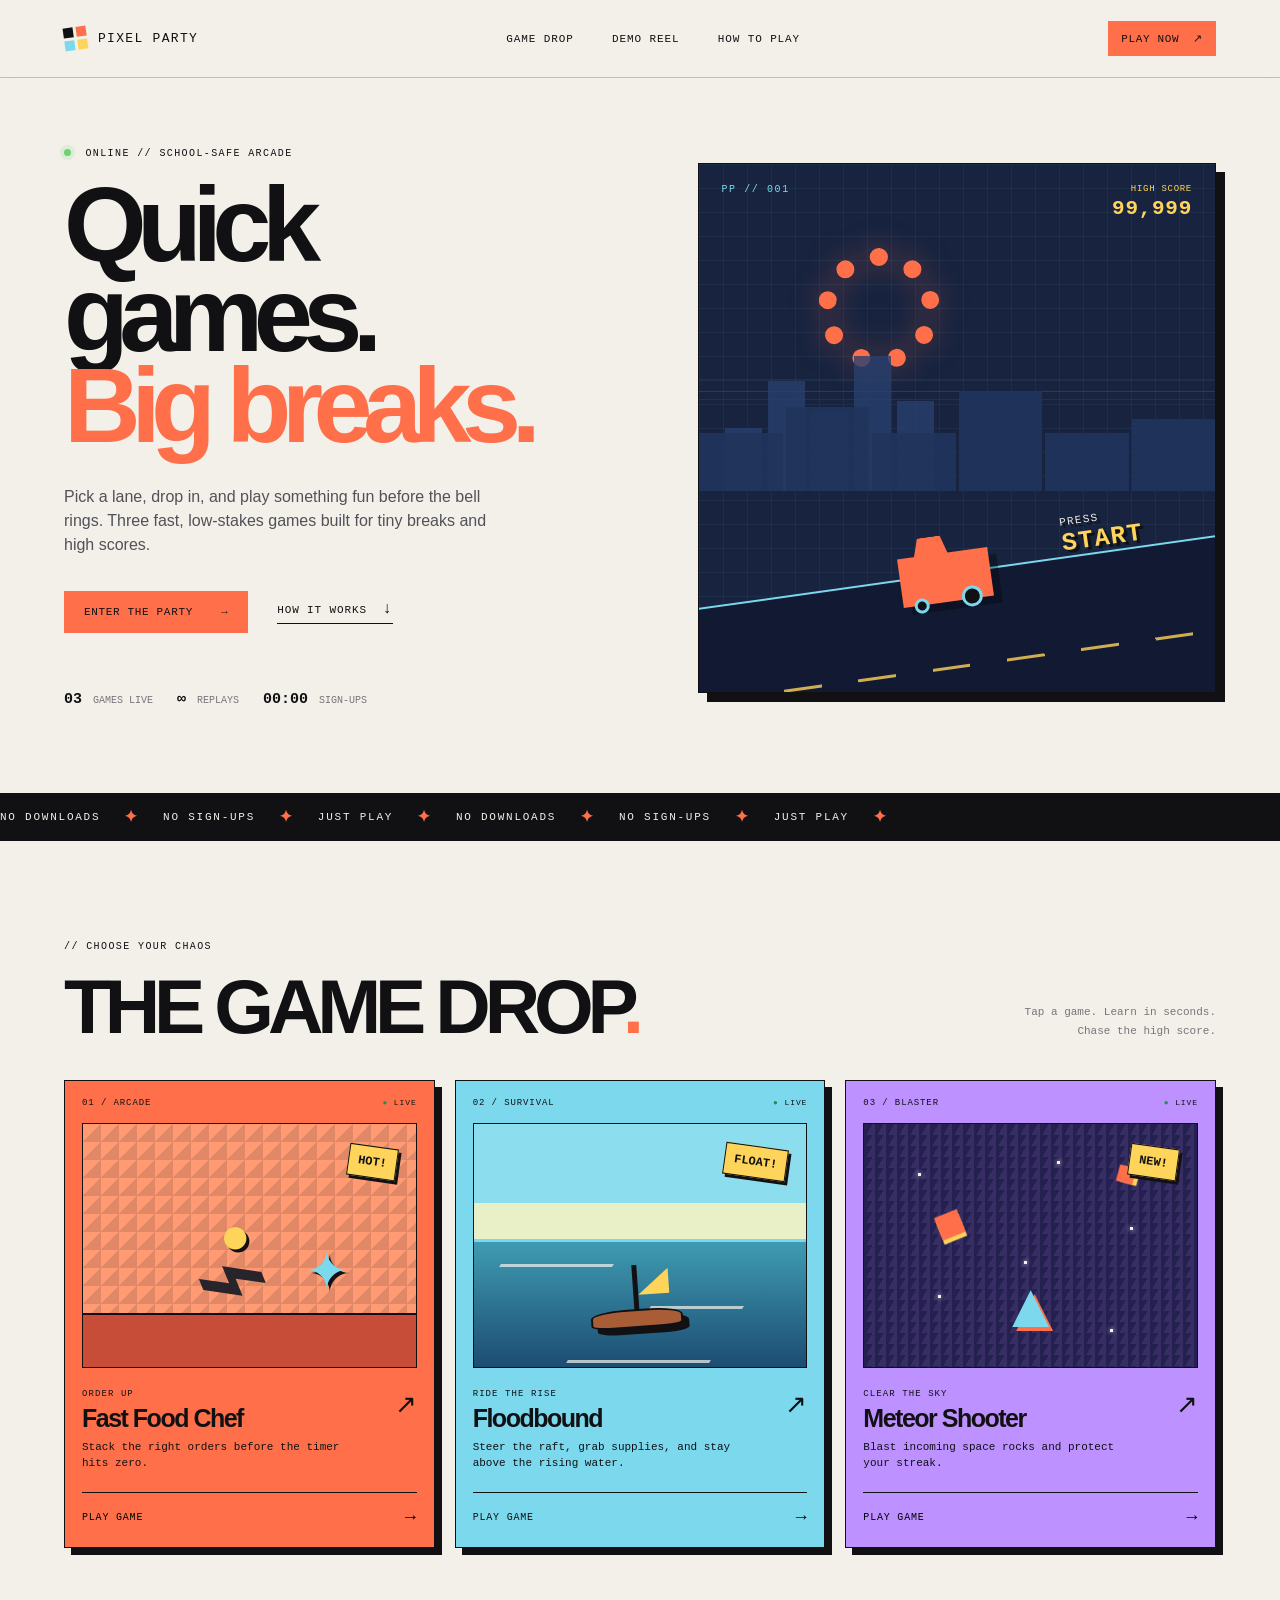
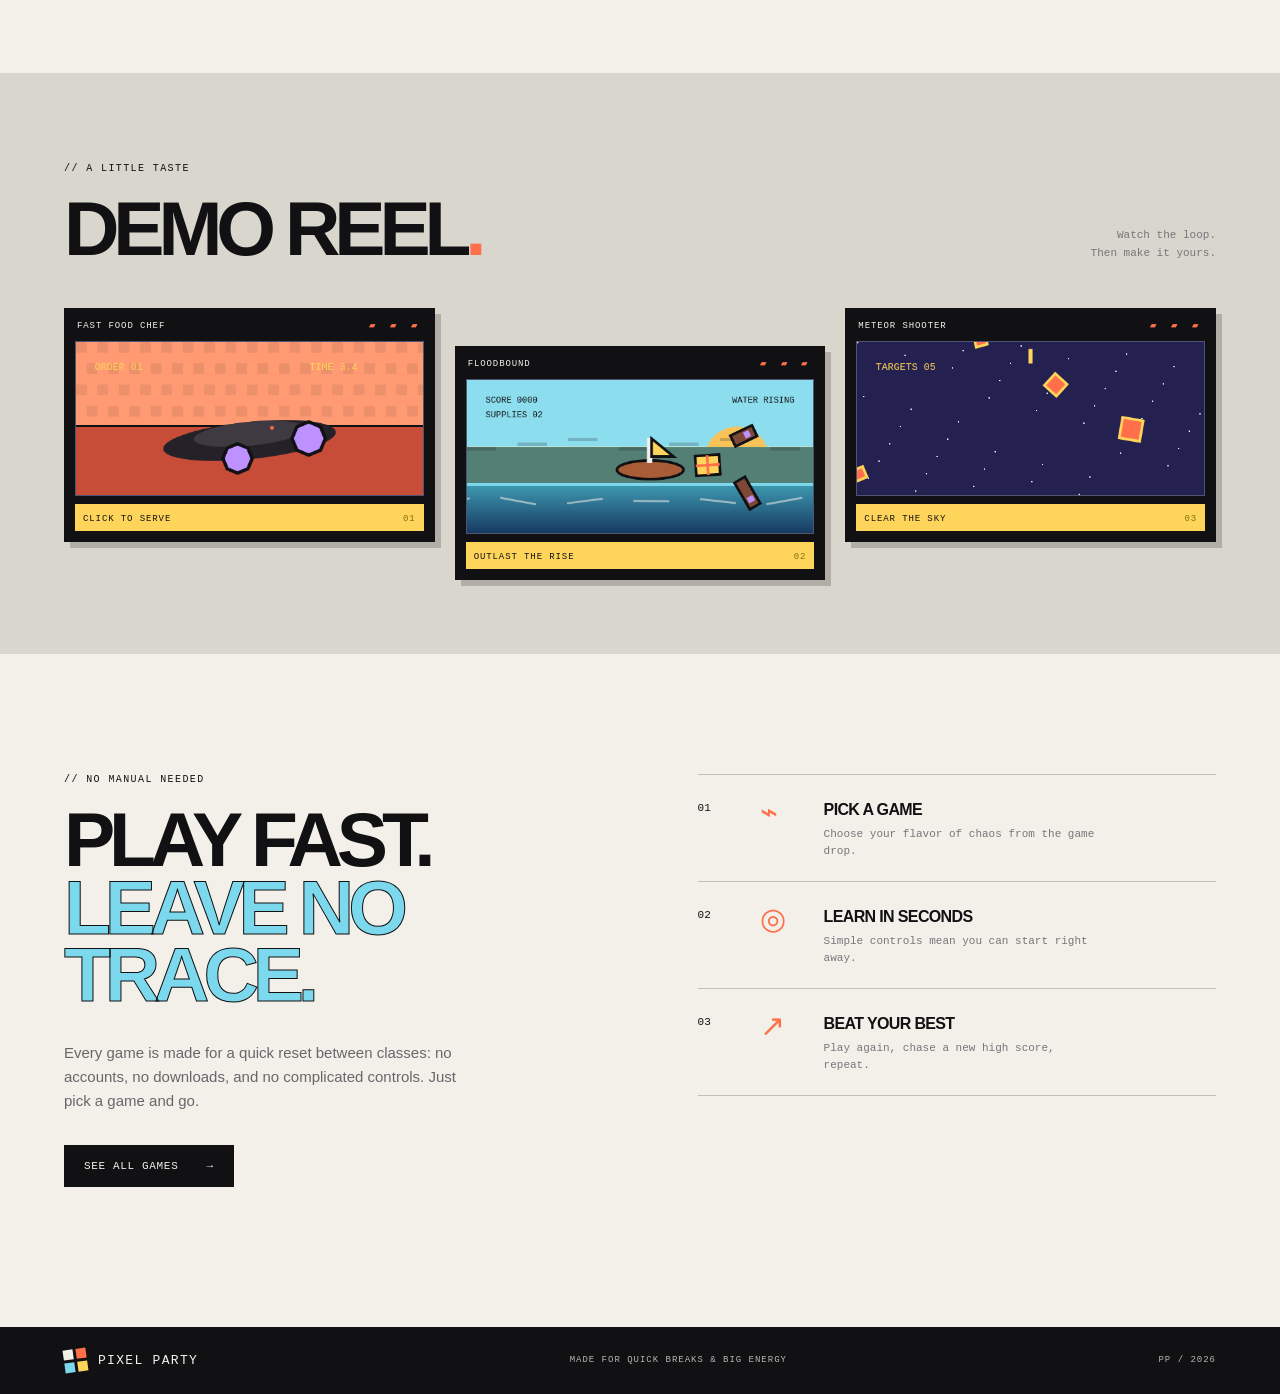
==== commit d8aab3a2: "Import original Floodbound game" ====
--- a/index.html
+++ b/index.html
@@ -86,14 +86,14 @@
               <button class="card-play" data-game="chef">PLAY GAME <span>→</span></button>
             </article>
 
-            <article class="game-card card-blue" data-game="flood">
+            <article class="game-card card-blue">
               <div class="card-topline"><span>02 / SURVIVAL</span><span>● LIVE</span></div>
               <div class="card-art flood-art">
                 <div class="flood-sky"></div><div class="flood-water"><i></i><i></i><i></i></div><div class="flood-raft"></div><span class="art-sticker">FLOAT!</span>
               </div>
               <div class="card-info"><div><p class="game-kicker">RIDE THE RISE</p><h3>Floodbound</h3></div><span class="game-arrow">↗</span></div>
               <p class="card-description">Steer the raft, grab supplies, and stay above the rising water.</p>
-              <button class="card-play" data-game="flood">PLAY GAME <span>→</span></button>
+              <a class="card-play" href="floodbound/index.html" aria-label="Play the original Floodbound game">PLAY GAME <span>→</span></a>
             </article>
 
             <article class="game-card card-purple" data-game="meteor">
